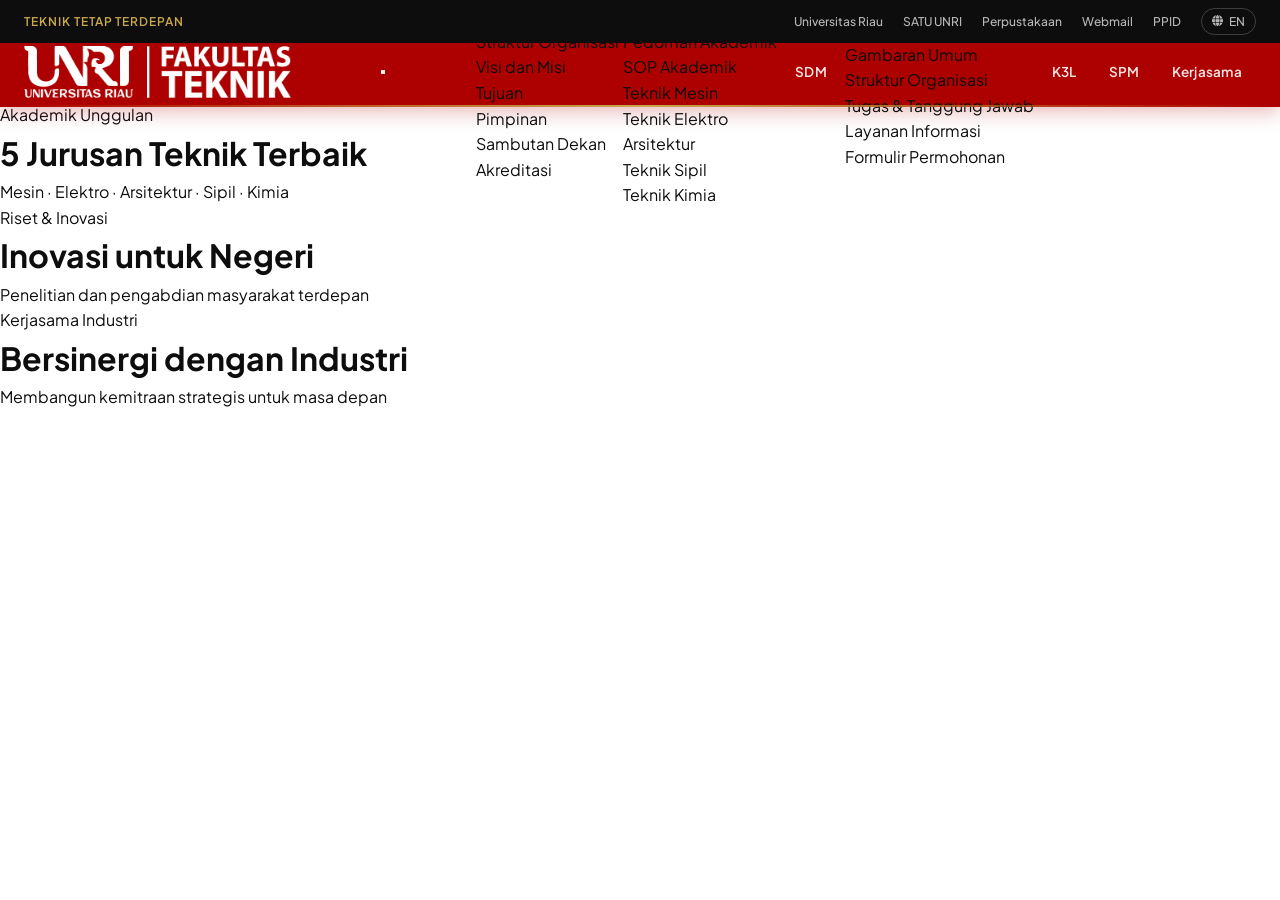
==== index.html @ 543decdb "ubah sesuatu" ====
<!DOCTYPE html>
<html lang="id">

<head>
    <meta charset="utf-8" />
    <meta http-equiv="X-UA-Compatible" content="IE=edge,chrome=1" />
    <title>Fakultas Teknik Universitas Riau</title>
    <meta name="viewport" content="width=device-width, initial-scale=1, shrink-to-fit=no">
    <meta name="description" content="Fakultas Teknik Universitas Riau - Teknik Tetap Terdepan">

    
    <link rel="preconnect" href="https://fonts.googleapis.com" crossorigin>
    <link rel="preconnect" href="https://fonts.gstatic.com" crossorigin>
    <link href="https://fonts.googleapis.com/css2?family=Plus+Jakarta+Sans:wght@400;500;600;700;800&family=DM+Serif+Display:ital@0;1&display=swap" rel="stylesheet">
    <link rel="stylesheet" href="https://cdnjs.cloudflare.com/ajax/libs/font-awesome/6.5.0/css/all.min.css" />
    <link rel="stylesheet" href="style.css">
</head>

<body>


    <div class="topbar">
        <div class="topbar-inner">
            <span class="topbar-tagline">Teknik Tetap Terdepan</span>
            <div class="topbar-links">
                <a href="https://www.unri.ac.id" class="hide-mobile">Universitas Riau</a>
                <a href="http://mahasiswa.unri.ac.id" class="hide-mobile">SATU UNRI</a>
                <a href="http://lib.unri.ac.id" class="hide-mobile">Perpustakaan</a>
                <a href="https://mail.unri.ac.id/" class="hide-mobile">Webmail</a>
                <a href="https://ppid.unri.ac.id/" class="hide-mobile">PPID</a>
                <a href="https://ft.unri.ac.id/language/en" class="topbar-lang">
                    <i class="fa-solid fa-globe" style="font-size:11px"></i>
                    EN
                </a>
            </div>
        </div>
    </div>

    <nav class="navbar">
        <div class="navbar-inner">
            <a href="/" class="navbar-brand">
                <img src="[data-uri]" alt="FT UNRI">
            </a>

            <button class="navbar-toggler" id="navToggle" aria-label="Toggle navigation">
                <span class="toggler-line"></span>
                <span class="toggler-line"></span>
                <span class="toggler-line"></span>
            </button>

            <ul class="navbar-menu" id="navbarMenu">
                <li class="nav-item has-dropdown">
                    <span class="nav-link">Profil</span>
                    <div class="dropdown-menu">
                        <div class="dropdown-item"><a href="https://ft.unri.ac.id/id/sejarah">Sejarah</a></div>
                        <div class="dropdown-item"><a href="https://ft.unri.ac.id/id/struktur-organisasi">Struktur Organisasi</a></div>
                        <div class="dropdown-item"><a href="https://ft.unri.ac.id/id/visi-misi">Visi dan Misi</a></div>
                        <div class="dropdown-item"><a href="https://ft.unri.ac.id/id/tujuan">Tujuan</a></div>
                        <div class="dropdown-item"><a href="https://ft.unri.ac.id/id/manajemen">Pimpinan</a></div>
                        <div class="dropdown-item"><a href="https://ft.unri.ac.id/id/kata-sambutan-dekan">Sambutan Dekan</a></div>
                        <div class="dropdown-item"><a href="https://ft.unri.ac.id/id/akreditasi">Akreditasi</a></div>
                    </div>
                </li>
                <li class="nav-item has-dropdown">
                    <span class="nav-link">Akademik</span>
                    <div class="dropdown-menu">
                        <div class="dropdown-item"><a href="https://ft.unri.ac.id/id/kalender-akademik">Kalender Akademik</a></div>
                        <div class="dropdown-item"><a href="https://ft.unri.ac.id/id/peraturan-terkait">Peraturan Terkait</a></div>
                        <div class="dropdown-item"><a href="https://ft.unri.ac.id/id/pedoman-akademik">Pedoman Akademik</a></div>
                        <div class="dropdown-item"><a href="https://ft.unri.ac.id/id/sop-akademik">SOP Akademik</a></div>
                        <div class="dropdown-item"><a href="https://mesin.ft.unri.ac.id">Teknik Mesin</a></div>
                        <div class="dropdown-item"><a href="https://ee.ft.unri.ac.id">Teknik Elektro</a></div>
                        <div class="dropdown-item"><a href="https://arsitektur.ft.unri.ac.id">Arsitektur</a></div>
                        <div class="dropdown-item"><a href="https://ce.ft.unri.ac.id">Teknik Sipil</a></div>
                        <div class="dropdown-item"><a href="https://che.ft.unri.ac.id">Teknik Kimia</a></div>
                    </div>
                </li>
                <li class="nav-item">
                    <a href="https://ft.unri.ac.id/id/dosen" class="nav-link">SDM</a>
                </li>

                <li class="nav-item has-dropdown">
                    <span class="nav-link">PPID</span>
                    <div class="dropdown-menu">
                        <div class="dropdown-item"><a href="https://ft.unri.ac.id/id/profil-ppid">Profil Singkat</a></div>
                        <div class="dropdown-item"><a href="https://ft.unri.ac.id/id/gambaran-umum">Gambaran Umum</a></div>
                        <div class="dropdown-item"><a href="https://ft.unri.ac.id/id/struktur-organisasi-ppid-ft">Struktur Organisasi</a></div>
                        <div class="dropdown-item"><a href="https://ft.unri.ac.id/id/tugas-dan-tanggung-jawab-ppid">Tugas & Tanggung Jawab</a></div>
                        <div class="dropdown-item"><a href="https://ft.unri.ac.id/id/layanan-informasi">Layanan Informasi</a></div>
                        <div class="dropdown-item"><a href="https://ft.unri.ac.id/id/formulir-permohonan-dan-keberatan">Formulir Permohonan</a></div>
                    </div>
                </li>
                <li class="nav-item">
                    <a href="https://ft.unri.ac.id/id/k3l" class="nav-link">K3L</a>
                </li>
                <li class="nav-item">
                    <a href="https://ft.unri.ac.id/id/penjaminan-mutu" class="nav-link">SPM</a>
                </li>
                <li class="nav-item">
                    <a href="https://ft.unri.ac.id/id/kerjasama" class="nav-link">Kerjasama</a>
                </li>
            </ul>
        </div>
    </nav>

    <main>

        <div class="hero-slider" id="heroSlider">
            <div class="slider-track" id="sliderTrack">
                <div class="slide active">
                    <div class="slide-bg" style="background-image: url('https://cms.unri.ac.id/uploaded_images/yeY68MqYJtJoC7jbsSex69TQ1IZ7MAJz9ECMt215.jpg')"></div>
                    <div class="slide-overlay"></div>
                    <div class="slide-content">
                        <div class="slide-content-inner">
                            <span class="slide-badge">Fakultas Teknik</span>
                            <h1 class="slide-title">Teknik Tetap Terdepan</h1>
                            <p class="slide-subtitle">Universitas Riau — Kampus Binawidya, Pekanbaru</p>
                        </div>
                    </div>
                </div>
                <div class="slide">
                    <div class="slide-bg" style="background-image: url('https://cms.unri.ac.id/uploaded_images/G2wRzbHlzdw84qIgrHSu8DcTc2gZmekpNWZtQ3Xx.jpg')"></div>
                    <div class="slide-overlay"></div>
                    <div class="slide-content">
                        <div class="slide-content-inner">
                            <span class="slide-badge">Akademik Unggulan</span>
                            <h1 class="slide-title">5 Jurusan Teknik Terbaik</h1>
                            <p class="slide-subtitle">Mesin · Elektro · Arsitektur · Sipil · Kimia</p>
                        </div>
                    </div>
                </div>
                <div class="slide">
                    <div class="slide-bg" style="background-image: url('https://cms.unri.ac.id/uploaded_images/s8TEvhrfqaKogoQ3qdMdXrYx8SFqbg6sG7Pg0PrY.jpg')"></div>
                    <div class="slide-overlay"></div>
                    <div class="slide-content">
                        <div class="slide-content-inner">
                            <span class="slide-badge">Riset & Inovasi</span>
                            <h1 class="slide-title">Inovasi untuk Negeri</h1>
                            <p class="slide-subtitle">Penelitian dan pengabdian masyarakat terdepan</p>
                        </div>
                    </div>
                </div>
                <div class="slide">
                    <div class="slide-bg" style="background-image: url('https://cms.unri.ac.id/uploaded_images/GYA3av2B1jt0gvCsBXzvdL7Jrc8vzOrs25ZYbvtl.jpg')"></div>
                    <div class="slide-overlay"></div>
                    <div class="slide-content">
                        <div class="slide-content-inner">
                            <span class="slide-badge">Kerjasama Industri</span>
                            <h1 class="slide-title">Bersinergi dengan Industri</h1>
                            <p class="slide-subtitle">Membangun kemitraan strategis untuk masa depan</p>
                        </div>
                    </div>
                </div>
            </div>
---- style.css ----
:root {
            --merah: #ad0000;
            --merah-gelap: #8a0000;
            --merah-muda: #d42020;
            --hitam: #0d0d0d;
            --abu-gelap: #1a1a1a;
            --abu: #4a4a4a;
            --abu-muda: #f5f5f5;
            --putih: #ffffff;
            --emas: #c9a84c;
            --emas-muda: #f0d080;
            --font-display: 'DM Serif Display', serif;
            --font-body: 'Plus Jakarta Sans', sans-serif;
            --shadow-sm: 0 2px 8px rgba(0,0,0,0.08);
            --shadow-md: 0 8px 30px rgba(0,0,0,0.12);
            --shadow-lg: 0 20px 60px rgba(0,0,0,0.18);
            --radius: 12px;
            --radius-lg: 20px;
            --transition: all 0.35s cubic-bezier(0.4, 0, 0.2, 1);
        }

        *, *::before, *::after {
            box-sizing: border-box;
            margin: 0;
            padding: 0;
        }

        html { scroll-behavior: smooth; }

        body {
            font-family: var(--font-body);
            color: var(--hitam);
            background: var(--putih);
            overflow-x: hidden;
            line-height: 1.6;
        }

        a { text-decoration: none; color: inherit; }
        ul { list-style: none; }
        img { max-width: 100%; display: block; }

        .topbar {
            background: var(--hitam);
            padding: 8px 0;
            position: fixed;
            top: 0;
            left: 0;
            right: 0;
            z-index: 1000;
        }

        .topbar-inner {
            max-width: 1400px;
            margin: 0 auto;
            padding: 0 24px;
            display: flex;
            align-items: center;
            justify-content: space-between;
        }

        .topbar-tagline {
            font-size: 12px;
            color: var(--emas);
            font-weight: 600;
            letter-spacing: 0.08em;
            text-transform: uppercase;
        }

        .topbar-links {
            display: flex;
            gap: 20px;
            align-items: center;
        }

        .topbar-links a {
            font-size: 12px;
            color: rgba(255,255,255,0.7);
            transition: var(--transition);
            font-weight: 500;
        }

        .topbar-links a:hover { color: var(--emas); }

        .topbar-lang {
            display: flex;
            align-items: center;
            gap: 6px;
            padding: 3px 10px;
            border: 1px solid rgba(255,255,255,0.2);
            border-radius: 20px;
            color: rgba(255,255,255,0.7);
            font-size: 12px;
            transition: var(--transition);
        }

        .topbar-lang:hover {
            border-color: var(--emas);
            color: var(--emas);
        }

        .navbar {
            background: var(--merah);
            position: fixed;
            top: 37px;
            left: 0;
            right: 0;
            z-index: 999;
            box-shadow: 0 4px 20px rgba(173,0,0,0.3);
        }

        .navbar::after {
            content: '';
            position: absolute;
            bottom: 0;
            left: 0;
            right: 0;
            height: 2px;
            background: linear-gradient(90deg, transparent, var(--emas), transparent);
        }

        .navbar-inner {
            max-width: 1400px;
            margin: 0 auto;
            padding: 0 24px;
            display: flex;
            align-items: center;
            justify-content: space-between;
            height: 70px;
        }

        .navbar-brand img {
            height: 52px;
            width: auto;
            transition: var(--transition);
            filter: brightness(1.1);
        }

        .navbar-brand:hover img { transform: scale(1.03); }

        .navbar-menu {
            display: flex;
            align-items: center;
            gap: 4px;
        }

        .nav-item {
            position: relative;
        }

        .nav-link {
            display: flex;
            align-items: center;
            gap: 5px;
            padding: 10px 14px;
            color: rgba(255,255,255,0.9);
            font-size: 13.5px;
            font-weight: 600;
            letter-spacing: 0.02em;
            border-radius: 8px;
            transition: var(--transition);
            cursor: pointer;
            white-space: nowrap;
        }

        .nav-link:hover,
        .nav-item:hover > .nav-link {
            color: var(--putih);
            background: rgba(255,255,255,0.15);
        }

        .nav-item.has-dropdown > .nav-link::after {
            content: '';
            width: 0;
            height: 0;
            border-left: 4px solid transparent;
            border-right: 4px solid transparent;
            border-top: 5px solid currentColor;
            opacity: 0.7;
            transition: var(--transition);
        }

        .nav-item:hover > .nav-link::after {
            transform: rotate(180deg);
            opacity: 1;
        }
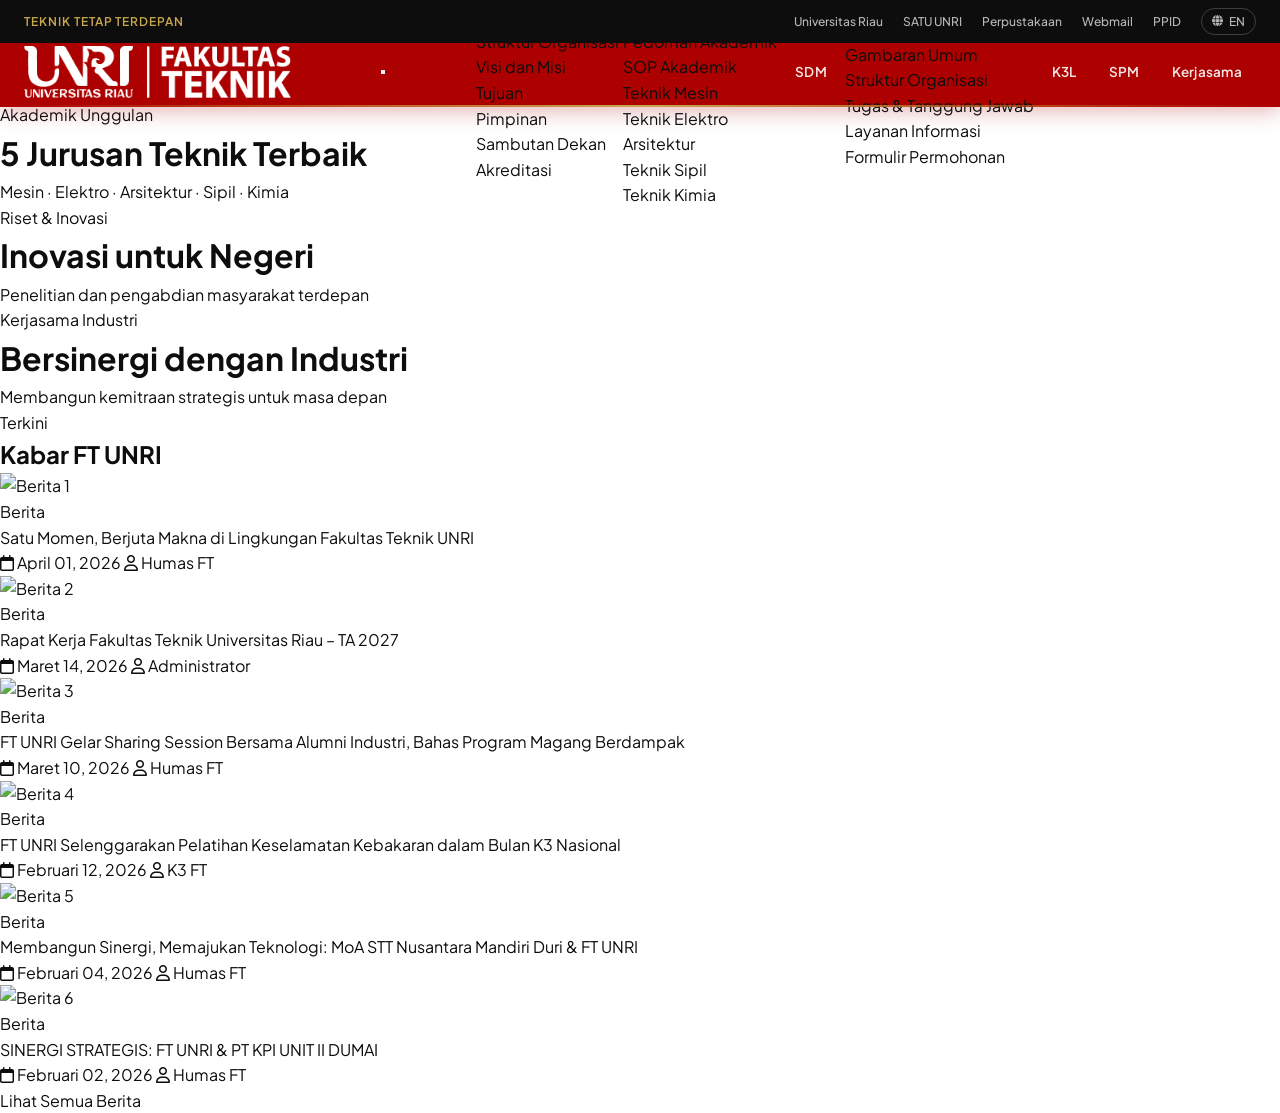
==== commit ab987315: "tambah berita" ====
--- a/index.html
+++ b/index.html
@@ -153,5 +153,102 @@
                 </div>
             </div>
 
+        <section class="section-berita">
+            <div class="container">
+                <div class="section-header">
+                    <span class="section-eyebrow">Terkini</span>
+                    <h2 class="section-title">Kabar <span>FT UNRI</span></h2>
+                </div>
+
+                <div class="berita-grid">
+                    <a href="https://ft.unri.ac.id/id/berita/satu-momen-berjuta-makna-di-lingkungan-fakultas-teknik-unri" class="berita-card fade-up">
+                        <div class="berita-img-wrap">
+                            <img src="https://is3.cloudhost.id/cms-unri/ft.unri.ac.id/media/22760/conversions/e9PWpqXjSml6lYO7BxjmW55OdLF956YWqhre4lC6-thumbBerita.jpg" alt="Berita 1" loading="lazy">
+                            <span class="berita-kategori">Berita</span>
+                        </div>
+                        <div class="berita-body">
+                            <div class="berita-title">Satu Momen, Berjuta Makna di Lingkungan Fakultas Teknik UNRI</div>
+                            <div class="berita-meta">
+                                <span class="berita-date"><i class="fa-regular fa-calendar"></i> April 01, 2026</span>
+                                <span class="berita-author"><i class="fa-regular fa-user"></i> Humas FT</span>
+                            </div>
+                        </div>
+                    </a>
+
+                    <a href="https://ft.unri.ac.id/id/berita/rapat-kerja-fakultas-teknik-universitas-riau-ta-2027" class="berita-card fade-up">
+                        <div class="berita-img-wrap">
+                            <img src="https://is3.cloudhost.id/cms-unri/ft.unri.ac.id/media/22569/conversions/fr8f6qKdk5Jz0PVgEJ3AwZvRr9TKDziyxUBPnJec-thumbBerita.jpg" alt="Berita 2" loading="lazy">
+                            <span class="berita-kategori">Berita</span>
+                        </div>
+                        <div class="berita-body">
+                            <div class="berita-title">Rapat Kerja Fakultas Teknik Universitas Riau – TA 2027</div>
+                            <div class="berita-meta">
+                                <span class="berita-date"><i class="fa-regular fa-calendar"></i> Maret 14, 2026</span>
+                                <span class="berita-author"><i class="fa-regular fa-user"></i> Administrator</span>
+                            </div>
+                        </div>
+                    </a>
+
+                    <a href="https://ft.unri.ac.id/id/berita/fakultas-teknik-universitas-riau-gelar-sharing-session-bersama-alumni-industri-bahas-program-magang-berdampak" class="berita-card fade-up">
+                        <div class="berita-img-wrap">
+                            <img src="https://is3.cloudhost.id/cms-unri/ft.unri.ac.id/media/22392/conversions/p937CDW6XABWpgk82sNOGMYGWa6GhWjHpNvmHtK8-thumbBerita.jpg" alt="Berita 3" loading="lazy">
+                            <span class="berita-kategori">Berita</span>
+                        </div>
+                        <div class="berita-body">
+                            <div class="berita-title">FT UNRI Gelar Sharing Session Bersama Alumni Industri, Bahas Program Magang Berdampak</div>
+                            <div class="berita-meta">
+                                <span class="berita-date"><i class="fa-regular fa-calendar"></i> Maret 10, 2026</span>
+                                <span class="berita-author"><i class="fa-regular fa-user"></i> Humas FT</span>
+                            </div>
+                        </div>
+                    </a>
+
+                    <a href="https://ft.unri.ac.id/id/berita/dalam-rangka-memperingati-bulan-k3-nasional-ft-unri-menyelenggarakan-kegiatan-pelatihan-keselamatan-kebakaran" class="berita-card fade-up">
+                        <div class="berita-img-wrap">
+                            <img src="https://is3.cloudhost.id/cms-unri/ft.unri.ac.id/media/21493/conversions/osXR6b2oxHrxRdDIT2V6irxUkNhtnStHD65Wnp0x-thumbBerita.jpg" alt="Berita 4" loading="lazy">
+                            <span class="berita-kategori">Berita</span>
+                        </div>
+                        <div class="berita-body">
+                            <div class="berita-title">FT UNRI Selenggarakan Pelatihan Keselamatan Kebakaran dalam Bulan K3 Nasional</div>
+                            <div class="berita-meta">
+                                <span class="berita-date"><i class="fa-regular fa-calendar"></i> Februari 12, 2026</span>
+                                <span class="berita-author"><i class="fa-regular fa-user"></i> K3 FT</span>
+                            </div>
+                        </div>
+                    </a>
+
+                    <a href="https://ft.unri.ac.id/id/berita/membangun-sinergi-memajukan-teknologi-moa-stt-nusantara-mandiri-duri-ft-universitas-riau" class="berita-card fade-up">
+                        <div class="berita-img-wrap">
+                            <img src="https://is3.cloudhost.id/cms-unri/ft.unri.ac.id/media/21215/conversions/wEq5yxSqrbz3xXzA2nbH8y8nUskX9O2TiDG8xeBs-thumbBerita.jpg" alt="Berita 5" loading="lazy">
+                            <span class="berita-kategori">Berita</span>
+                        </div>
+                        <div class="berita-body">
+                            <div class="berita-title">Membangun Sinergi, Memajukan Teknologi: MoA STT Nusantara Mandiri Duri & FT UNRI</div>
+                            <div class="berita-meta">
+                                <span class="berita-date"><i class="fa-regular fa-calendar"></i> Februari 04, 2026</span>
+                                <span class="berita-author"><i class="fa-regular fa-user"></i> Humas FT</span>
+                            </div>
+                        </div>
+                    </a>
+
+                    <a href="https://ft.unri.ac.id/id/berita/sinergi-strategis-ft-unri-and-pt-kpi-unit-ii-dumai" class="berita-card fade-up">
+                        <div class="berita-img-wrap">
+                            <img src="https://is3.cloudhost.id/cms-unri/ft.unri.ac.id/media/21114/conversions/1N4X0tEx54Aatkf7Y4unJPCdMga9INU7uUrIRdnT-thumbBerita.jpg" alt="Berita 6" loading="lazy">
+                            <span class="berita-kategori">Berita</span>
+                        </div>
+                        <div class="berita-body">
+                            <div class="berita-title">SINERGI STRATEGIS: FT UNRI & PT KPI UNIT II DUMAI</div>
+                            <div class="berita-meta">
+                                <span class="berita-date"><i class="fa-regular fa-calendar"></i> Februari 02, 2026</span>
+                                <span class="berita-author"><i class="fa-regular fa-user"></i> Humas FT</span>
+                            </div>
+                        </div>
+                    </a>
+                </div>
+
+                <a href="/berita" class="btn-berita">Lihat Semua Berita</a>
+            </div>
+        </section>
+
    
 
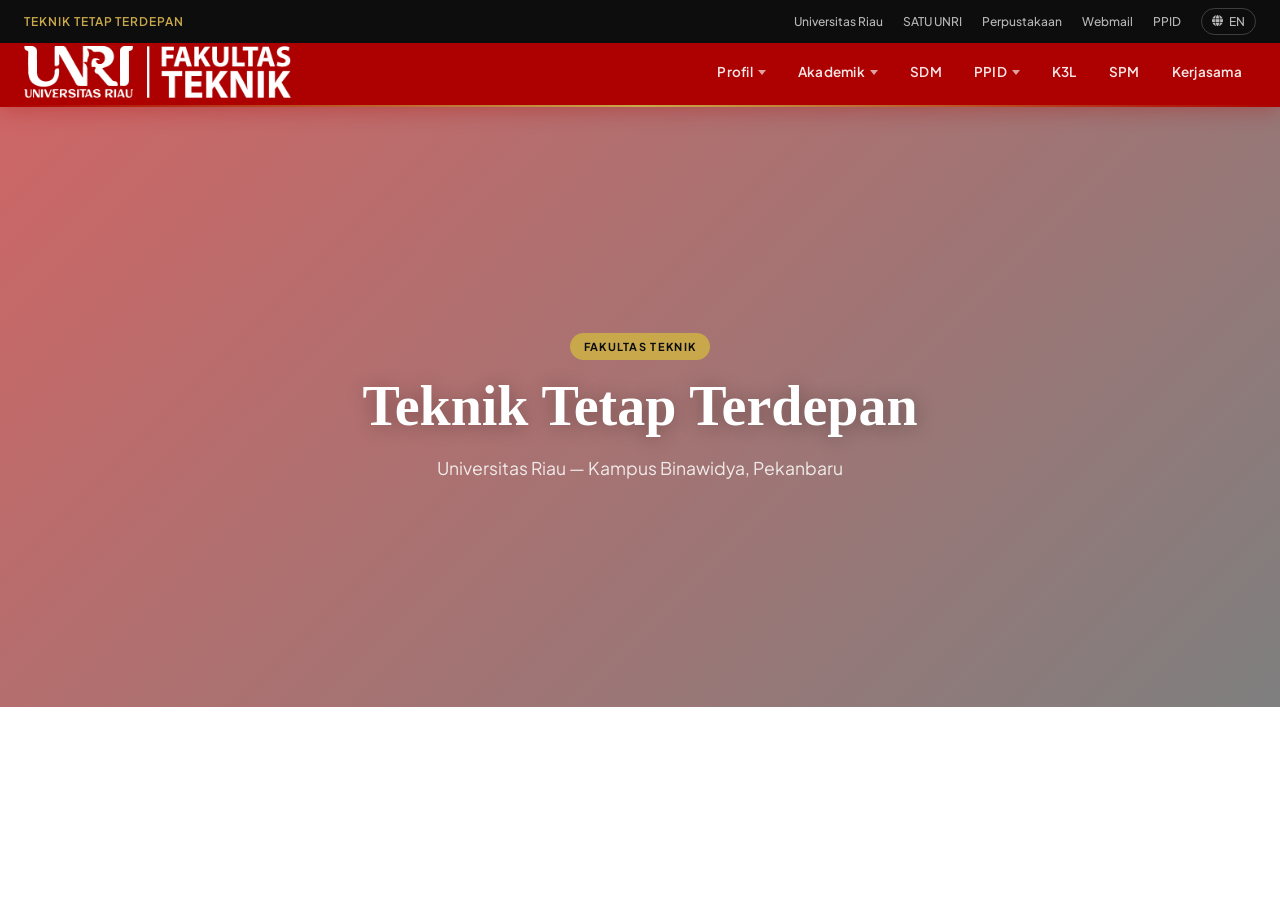
==== commit 6505ccdc: "tambah pengumuman  banner" ====
--- a/index.html
+++ b/index.html
@@ -250,5 +250,17 @@
             </div>
         </section>
 
+        <div class="pengumuman-banner">
+            <div class="container">
+                <div class="pengumuman-inner">
+                    <span class="pengumuman-label">Pengumuman</span>
+                    <div class="pengumuman-imgs">
+                        <img src="https://is3.cloudhost.id/cms-unri/ft.unri.ac.id/2026/Files_2026_lp-panrb-2_1773401123_69b3f423e0b8e.png" alt="Pengumuman 1" loading="lazy">
+                        <img src="https://is3.cloudhost.id/cms-unri/ft.unri.ac.id/2026/Files_2026_aduanitjen3_1773400961_69b3f38128fe7.png" alt="Pengumuman 2" loading="lazy">
+                    </div>
+                </div>
+            </div>
+        </div>
+
    
 
--- a/style.css
+++ b/style.css
@@ -1,186 +1,362 @@
 :root {
-            --merah: #ad0000;
-            --merah-gelap: #8a0000;
-            --merah-muda: #d42020;
-            --hitam: #0d0d0d;
-            --abu-gelap: #1a1a1a;
-            --abu: #4a4a4a;
-            --abu-muda: #f5f5f5;
-            --putih: #ffffff;
-            --emas: #c9a84c;
-            --emas-muda: #f0d080;
-            --font-display: 'DM Serif Display', serif;
-            --font-body: 'Plus Jakarta Sans', sans-serif;
-            --shadow-sm: 0 2px 8px rgba(0,0,0,0.08);
-            --shadow-md: 0 8px 30px rgba(0,0,0,0.12);
-            --shadow-lg: 0 20px 60px rgba(0,0,0,0.18);
-            --radius: 12px;
-            --radius-lg: 20px;
-            --transition: all 0.35s cubic-bezier(0.4, 0, 0.2, 1);
-        }
-
-        *, *::before, *::after {
-            box-sizing: border-box;
-            margin: 0;
-            padding: 0;
-        }
-
-        html { scroll-behavior: smooth; }
-
-        body {
-            font-family: var(--font-body);
-            color: var(--hitam);
-            background: var(--putih);
-            overflow-x: hidden;
-            line-height: 1.6;
-        }
-
-        a { text-decoration: none; color: inherit; }
-        ul { list-style: none; }
-        img { max-width: 100%; display: block; }
-
-        .topbar {
-            background: var(--hitam);
-            padding: 8px 0;
-            position: fixed;
-            top: 0;
-            left: 0;
-            right: 0;
-            z-index: 1000;
-        }
-
-        .topbar-inner {
-            max-width: 1400px;
-            margin: 0 auto;
-            padding: 0 24px;
-            display: flex;
-            align-items: center;
-            justify-content: space-between;
-        }
-
-        .topbar-tagline {
-            font-size: 12px;
-            color: var(--emas);
-            font-weight: 600;
-            letter-spacing: 0.08em;
-            text-transform: uppercase;
-        }
-
-        .topbar-links {
-            display: flex;
-            gap: 20px;
-            align-items: center;
-        }
-
-        .topbar-links a {
-            font-size: 12px;
-            color: rgba(255,255,255,0.7);
-            transition: var(--transition);
-            font-weight: 500;
-        }
-
-        .topbar-links a:hover { color: var(--emas); }
-
-        .topbar-lang {
-            display: flex;
-            align-items: center;
-            gap: 6px;
-            padding: 3px 10px;
-            border: 1px solid rgba(255,255,255,0.2);
-            border-radius: 20px;
-            color: rgba(255,255,255,0.7);
-            font-size: 12px;
-            transition: var(--transition);
-        }
-
-        .topbar-lang:hover {
-            border-color: var(--emas);
-            color: var(--emas);
-        }
-
-        .navbar {
-            background: var(--merah);
-            position: fixed;
-            top: 37px;
-            left: 0;
-            right: 0;
-            z-index: 999;
-            box-shadow: 0 4px 20px rgba(173,0,0,0.3);
-        }
-
-        .navbar::after {
-            content: '';
-            position: absolute;
-            bottom: 0;
-            left: 0;
-            right: 0;
-            height: 2px;
-            background: linear-gradient(90deg, transparent, var(--emas), transparent);
-        }
-
-        .navbar-inner {
-            max-width: 1400px;
-            margin: 0 auto;
-            padding: 0 24px;
-            display: flex;
-            align-items: center;
-            justify-content: space-between;
-            height: 70px;
-        }
-
-        .navbar-brand img {
-            height: 52px;
-            width: auto;
-            transition: var(--transition);
-            filter: brightness(1.1);
-        }
-
-        .navbar-brand:hover img { transform: scale(1.03); }
-
-        .navbar-menu {
-            display: flex;
-            align-items: center;
-            gap: 4px;
-        }
-
-        .nav-item {
-            position: relative;
-        }
-
-        .nav-link {
-            display: flex;
-            align-items: center;
-            gap: 5px;
-            padding: 10px 14px;
-            color: rgba(255,255,255,0.9);
-            font-size: 13.5px;
-            font-weight: 600;
-            letter-spacing: 0.02em;
-            border-radius: 8px;
-            transition: var(--transition);
-            cursor: pointer;
-            white-space: nowrap;
-        }
-
-        .nav-link:hover,
-        .nav-item:hover > .nav-link {
-            color: var(--putih);
-            background: rgba(255,255,255,0.15);
-        }
-
-        .nav-item.has-dropdown > .nav-link::after {
-            content: '';
-            width: 0;
-            height: 0;
-            border-left: 4px solid transparent;
-            border-right: 4px solid transparent;
-            border-top: 5px solid currentColor;
-            opacity: 0.7;
-            transition: var(--transition);
-        }
-
-        .nav-item:hover > .nav-link::after {
-            transform: rotate(180deg);
-            opacity: 1;
-        }
-
+    --merah: #ad0000;
+    --merah-gelap: #8a0000;
+    --merah-muda: #d42020;
+    --hitam: #0d0d0d;
+    --abu-gelap: #1a1a1a;
+    --abu: #4a4a4a;
+    --abu-muda: #f5f5f5;
+    --putih: #ffffff;
+    --emas: #c9a84c;
+    --emas-muda: #f0d080;
+    --font-display: 'DM Serif Display', serif;
+    --font-body: 'Plus Jakarta Sans', sans-serif;
+    --shadow-sm: 0 2px 8px rgba(0, 0, 0, 0.08);
+    --shadow-md: 0 8px 30px rgba(0, 0, 0, 0.12);
+    --shadow-lg: 0 20px 60px rgba(0, 0, 0, 0.18);
+    --radius: 12px;
+    --radius-lg: 20px;
+    --transition: all 0.35s cubic-bezier(0.4, 0, 0.2, 1);
+}
+
+*,
+*::before,
+*::after {
+    box-sizing: border-box;
+    margin: 0;
+    padding: 0;
+}
+
+html {
+    scroll-behavior: smooth;
+}
+
+body {
+    font-family: var(--font-body);
+    color: var(--hitam);
+    background: var(--putih);
+    overflow-x: hidden;
+    line-height: 1.6;
+}
+
+a {
+    text-decoration: none;
+    color: inherit;
+}
+
+ul {
+    list-style: none;
+}
+
+img {
+    max-width: 100%;
+    display: block;
+}
+
+.topbar {
+    background: var(--hitam);
+    padding: 8px 0;
+    position: fixed;
+    top: 0;
+    left: 0;
+    right: 0;
+    z-index: 1000;
+}
+
+.topbar-inner {
+    max-width: 1400px;
+    margin: 0 auto;
+    padding: 0 24px;
+    display: flex;
+    align-items: center;
+    justify-content: space-between;
+}
+
+.topbar-tagline {
+    font-size: 12px;
+    color: var(--emas);
+    font-weight: 600;
+    letter-spacing: 0.08em;
+    text-transform: uppercase;
+}
+
+.topbar-links {
+    display: flex;
+    gap: 20px;
+    align-items: center;
+}
+
+.topbar-links a {
+    font-size: 12px;
+    color: rgba(255, 255, 255, 0.7);
+    transition: var(--transition);
+    font-weight: 500;
+}
+
+.topbar-links a:hover {
+    color: var(--emas);
+}
+
+.topbar-lang {
+    display: flex;
+    align-items: center;
+    gap: 6px;
+    padding: 3px 10px;
+    border: 1px solid rgba(255, 255, 255, 0.2);
+    border-radius: 20px;
+    color: rgba(255, 255, 255, 0.7);
+    font-size: 12px;
+    transition: var(--transition);
+}
+
+.topbar-lang:hover {
+    border-color: var(--emas);
+    color: var(--emas);
+}
+
+.navbar {
+    background: var(--merah);
+    position: fixed;
+    top: 37px;
+    left: 0;
+    right: 0;
+    z-index: 999;
+    box-shadow: 0 4px 20px rgba(173, 0, 0, 0.3);
+}
+
+.navbar::after {
+    content: '';
+    position: absolute;
+    bottom: 0;
+    left: 0;
+    right: 0;
+    height: 2px;
+    background: linear-gradient(90deg, transparent, var(--emas), transparent);
+}
+
+.navbar-inner {
+    max-width: 1400px;
+    margin: 0 auto;
+    padding: 0 24px;
+    display: flex;
+    align-items: center;
+    justify-content: space-between;
+    height: 70px;
+}
+
+.navbar-brand img {
+    height: 52px;
+    width: auto;
+    transition: var(--transition);
+    filter: brightness(1.1);
+}
+
+.navbar-brand:hover img {
+    transform: scale(1.03);
+}
+
+.navbar-menu {
+    display: flex;
+    align-items: center;
+    gap: 4px;
+}
+
+.nav-item {
+    position: relative;
+}
+
+.nav-link {
+    display: flex;
+    align-items: center;
+    gap: 5px;
+    padding: 10px 14px;
+    color: rgba(255, 255, 255, 0.9);
+    font-size: 13.5px;
+    font-weight: 600;
+    letter-spacing: 0.02em;
+    border-radius: 8px;
+    transition: var(--transition);
+    cursor: pointer;
+    white-space: nowrap;
+}
+
+.nav-link:hover,
+.nav-item:hover>.nav-link {
+    color: var(--putih);
+    background: rgba(255, 255, 255, 0.15);
+}
+
+.nav-item.has-dropdown>.nav-link::after {
+    content: '';
+    width: 0;
+    height: 0;
+    border-left: 4px solid transparent;
+    border-right: 4px solid transparent;
+    border-top: 5px solid currentColor;
+    opacity: 0.7;
+    transition: var(--transition);
+}
+
+.nav-item:hover>.nav-link::after {
+    transform: rotate(180deg);
+    opacity: 1;
+}
+
+.dropdown-menu {
+    position: absolute;
+    top: calc(100% + 8px);
+    left: 0;
+    background: var(--putih);
+    border-radius: var(--radius);
+    box-shadow: var(--shadow-lg);
+    min-width: 240px;
+    opacity: 0;
+    visibility: hidden;
+    transform: translateY(-8px);
+    transition: var(--transition);
+    overflow: hidden;
+    border: 1px solid rgba(0, 0, 0, 0.06);
+}
+
+.nav-item:hover .dropdown-menu {
+    opacity: 1;
+    visibility: visible;
+    transform: translateY(0);
+}
+
+.dropdown-item {
+    border-bottom: 1px solid rgba(0, 0, 0, 0.06);
+}
+
+.dropdown-item:last-child {
+    border-bottom: none;
+}
+
+.dropdown-item a {
+    display: flex;
+    align-items: center;
+    padding: 11px 18px;
+    font-size: 13.5px;
+    color: var(--abu);
+    font-weight: 500;
+    transition: var(--transition);
+}
+
+.dropdown-item a::before {
+    content: '';
+    width: 0;
+    height: 2px;
+    background: var(--merah);
+    margin-right: 0;
+    transition: var(--transition);
+    border-radius: 2px;
+}
+
+.dropdown-item a:hover {
+    color: var(--merah);
+    background: rgba(173, 0, 0, 0.04);
+    padding-left: 22px;
+}
+
+.dropdown-item a:hover::before {
+    width: 12px;
+    margin-right: 8px;
+}
+
+.navbar-toggler {
+    display: none;
+    flex-direction: column;
+    gap: 5px;
+    padding: 8px;
+    background: none;
+    border: none;
+    cursor: pointer;
+}
+
+.toggler-line {
+    width: 24px;
+    height: 2px;
+    background: var(--putih);
+    border-radius: 2px;
+    transition: var(--transition);
+}
+
+.hero-slider {
+    margin-top: 107px;
+    position: relative;
+    height: 600px;
+    overflow: hidden;
+}
+
+.slider-track {
+    display: flex;
+    height: 100%;
+    transition: transform 0.8s cubic-bezier(0.77, 0, 0.175, 1);
+}
+
+.slide {
+    min-width: 100%;
+    height: 100%;
+    position: relative;
+}
+
+.slide-bg {
+    position: absolute;
+    inset: 0;
+    background-size: cover;
+    background-position: center;
+    transform: scale(1.05);
+    transition: transform 8s ease;
+}
+
+.slide.active .slide-bg {
+    transform: scale(1);
+}
+
+.slide-overlay {
+    position: absolute;
+    inset: 0;
+    background: linear-gradient(135deg, rgba(173, 0, 0, 0.6) 0%, rgba(0, 0, 0, 0.5) 100%);
+}
+
+.slide-content {
+    position: absolute;
+    inset: 0;
+    display: flex;
+    align-items: center;
+    justify-content: center;
+    text-align: center;
+    color: var(--putih);
+}
+
+.slide-content-inner {
+    max-width: 700px;
+    padding: 0 24px;
+}
+
+.slide-badge {
+    display: inline-block;
+    background: var(--emas);
+    color: var(--hitam);
+    font-size: 11px;
+    font-weight: 700;
+    letter-spacing: 0.12em;
+    text-transform: uppercase;
+    padding: 5px 14px;
+    border-radius: 20px;
+    margin-bottom: 16px;
+}
+
+.slide-title {
+    font-family: var(--font-display);
+    font-size: clamp(2.2rem, 5vw, 3.5rem);
+    line-height: 1.1;
+    margin-bottom: 16px;
+    text-shadow: 0 2px 20px rgba(0, 0, 0, 0.3);
+}
+
+.slide-subtitle {
+    font-size: 1.1rem;
+    opacity: 0.85;
+    font-weight: 400;
+}
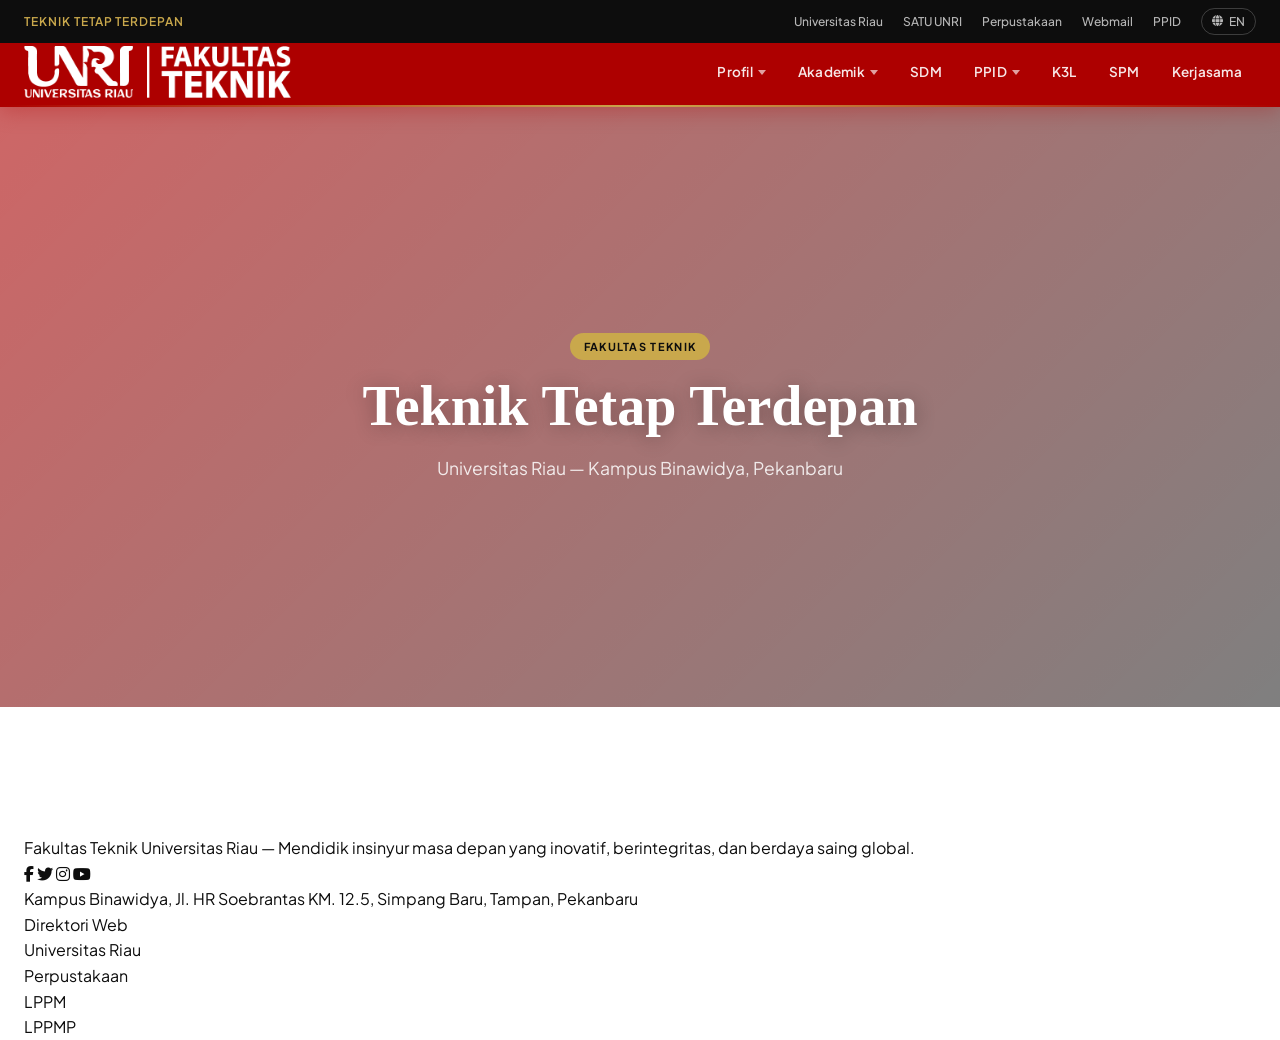
==== commit ade0ea80: "tambah html footer dan direktori" ====
--- a/index.html
+++ b/index.html
@@ -262,5 +262,57 @@
             </div>
         </div>
 
+        <section class="section-mitra">
+            <div class="container">
+                <div class="section-header">
+                    <span class="section-eyebrow">Kolaborasi</span>
+                    <h2 class="section-title">Mitra <span>Strategis</span></h2>
+                </div>
+            </div>
+            <div class="mitra-slider-wrap">
+                <div class="mitra-track" id="mitraTrack">
+                    <div class="mitra-item"><img src="https://cms.unri.ac.id/uploaded_images/Q58xSYWTHIlcPybI0dL2CSlfCIwOMY33zXqNFejL.png" alt="Mitra 1"></div>
+                    <div class="mitra-item"><img src="https://cms.unri.ac.id/uploaded_images/efazyUV26KHuawBEms1sdgIvdqgTvFEkmCiv2w02.png" alt="Mitra 2"></div>
+                    <div class="mitra-item"><img src="https://cms.unri.ac.id/uploaded_images/6zMMtVcMwhVRi61ugxroWIGkKVO6MA9W85q7f5sR.png" alt="Mitra 3"></div>
+                    <div class="mitra-item"><img src="https://cms.unri.ac.id/uploaded_images/A605yzI1dAKL6CLQp09PNypU4vj4Z5wanSmXxAfl.png" alt="Mitra 4"></div>
+                    <div class="mitra-item"><img src="https://cms.unri.ac.id/uploaded_images/mBi35Dhy2MgKVFMb1b6FpZSkBycT1ELppImbLZ2w.png" alt="Mitra 5"></div>
+                    <!-- Duplicate for infinite loop -->
+                    <div class="mitra-item"><img src="https://cms.unri.ac.id/uploaded_images/Q58xSYWTHIlcPybI0dL2CSlfCIwOMY33zXqNFejL.png" alt="Mitra 1"></div>
+                    <div class="mitra-item"><img src="https://cms.unri.ac.id/uploaded_images/efazyUV26KHuawBEms1sdgIvdqgTvFEkmCiv2w02.png" alt="Mitra 2"></div>
+                    <div class="mitra-item"><img src="https://cms.unri.ac.id/uploaded_images/6zMMtVcMwhVRi61ugxroWIGkKVO6MA9W85q7f5sR.png" alt="Mitra 3"></div>
+                    <div class="mitra-item"><img src="https://cms.unri.ac.id/uploaded_images/A605yzI1dAKL6CLQp09PNypU4vj4Z5wanSmXxAfl.png" alt="Mitra 4"></div>
+                    <div class="mitra-item"><img src="https://cms.unri.ac.id/uploaded_images/mBi35Dhy2MgKVFMb1b6FpZSkBycT1ELppImbLZ2w.png" alt="Mitra 5"></div>
+                </div>
+            </div>
+        </section>
+
+        </main>
+
+    <footer class="footer">
+        <div class="container">
+            <div class="footer-grid">
+                <!-- Brand -->
+                <div class="footer-brand">
+                    <img src="[data-uri]" alt="FT UNRI">
+                    <p class="footer-desc">Fakultas Teknik Universitas Riau — Mendidik insinyur masa depan yang inovatif, berintegritas, dan berdaya saing global.</p>
+                    <div class="footer-socials">
+                        <a href="#" class="social-link"><i class="fab fa-facebook-f"></i></a>
+                        <a href="#" class="social-link"><i class="fab fa-twitter"></i></a>
+                        <a href="https://www.instagram.com/teknik_unri" class="social-link" target="_blank"><i class="fab fa-instagram"></i></a>
+                        <a href="#" class="social-link"><i class="fab fa-youtube"></i></a>
+                    </div>
+                    <p class="footer-alamat">Kampus Binawidya, Jl. HR Soebrantas KM. 12.5, Simpang Baru, Tampan, Pekanbaru</p>
+                </div>
+
+                <div>
+                    <span class="footer-col-title">Direktori Web</span>
+                    <ul class="footer-links">
+                        <li><a href="https://unri.ac.id/" target="_blank">Universitas Riau</a></li>
+                        <li><a href="https://lib.unri.ac.id/" target="_blank">Perpustakaan</a></li>
+                        <li><a href="https://lppm.unri.ac.id/" target="_blank">LPPM</a></li>
+                        <li><a href="https://lppmp.unri.ac.id/" target="_blank">LPPMP</a></li>
+                    </ul>
+                </div>
+
    
 
--- a/style.css
+++ b/style.css
@@ -359,4 +359,374 @@
     font-size: 1.1rem;
     opacity: 0.85;
     font-weight: 400;
-}+}
+
+.slider-dots {
+    position: absolute;
+    bottom: 24px;
+    left: 50%;
+    transform: translateX(-50%);
+    display: flex;
+    gap: 8px;
+    z-index: 10;
+}
+
+.dot {
+    width: 8px;
+    height: 8px;
+    border-radius: 4px;
+    background: rgba(255, 255, 255, 0.5);
+    cursor: pointer;
+    transition: var(--transition);
+    border: none;
+}
+
+.dot.active {
+    width: 28px;
+    background: var(--emas);
+}
+
+.slider-arrow {
+    position: absolute;
+    top: 50%;
+    transform: translateY(-50%);
+    width: 44px;
+    height: 44px;
+    border-radius: 50%;
+    background: rgba(255, 255, 255, 0.15);
+    backdrop-filter: blur(6px);
+    border: 1px solid rgba(255, 255, 255, 0.3);
+    color: var(--putih);
+    display: flex;
+    align-items: center;
+    justify-content: center;
+    cursor: pointer;
+    z-index: 10;
+    transition: var(--transition);
+}
+
+.slider-arrow:hover {
+    background: var(--merah);
+    border-color: var(--merah);
+}
+
+.slider-prev {
+    left: 20px;
+}
+
+.slider-next {
+    right: 20px;
+}
+
+.section-header {
+    text-align: center;
+    margin-bottom: 48px;
+}
+
+.section-eyebrow {
+    display: inline-block;
+    font-size: 11px;
+    font-weight: 700;
+    letter-spacing: 0.14em;
+    text-transform: uppercase;
+    color: var(--merah);
+    margin-bottom: 10px;
+    position: relative;
+    padding: 0 20px;
+}
+
+.section-eyebrow::before,
+.section-eyebrow::after {
+    content: '';
+    position: absolute;
+    top: 50%;
+    width: 16px;
+    height: 1px;
+    background: var(--merah);
+}
+
+.section-eyebrow::before {
+    right: 0;
+}
+
+.section-eyebrow::after {
+    left: 0;
+}
+
+.section-title {
+    font-family: var(--font-display);
+    font-size: clamp(1.8rem, 3.5vw, 2.6rem);
+    line-height: 1.2;
+    color: var(--hitam);
+}
+
+.section-title span {
+    color: var(--merah);
+    font-style: italic;
+}
+
+.section-berita {
+    padding: 80px 0 60px;
+}
+
+.container {
+    max-width: 1400px;
+    margin: 0 auto;
+    padding: 0 24px;
+}
+
+.berita-grid {
+    display: grid;
+    grid-template-columns: repeat(3, 1fr);
+    gap: 28px;
+    margin-bottom: 40px;
+}
+
+.berita-card {
+    background: var(--putih);
+    border-radius: var(--radius-lg);
+    overflow: hidden;
+    box-shadow: var(--shadow-sm);
+    border: 1px solid rgba(0, 0, 0, 0.06);
+    transition: var(--transition);
+    position: relative;
+}
+
+.berita-card:hover {
+    transform: translateY(-6px);
+    box-shadow: var(--shadow-lg);
+    border-color: rgba(173, 0, 0, 0.1);
+}
+
+.berita-img-wrap {
+    position: relative;
+    overflow: hidden;
+    height: 220px;
+}
+
+.berita-img-wrap img {
+    width: 100%;
+    height: 100%;
+    object-fit: cover;
+    transition: transform 0.6s ease;
+}
+
+.berita-card:hover .berita-img-wrap img {
+    transform: scale(1.06);
+}
+
+.berita-kategori {
+    position: absolute;
+    top: 14px;
+    left: 14px;
+    background: var(--merah);
+    color: var(--putih);
+    font-size: 10px;
+    font-weight: 700;
+    letter-spacing: 0.1em;
+    text-transform: uppercase;
+    padding: 4px 12px;
+    border-radius: 20px;
+}
+
+.berita-body {
+    padding: 22px;
+}
+
+.berita-title {
+    font-size: 15.5px;
+    font-weight: 700;
+    line-height: 1.5;
+    color: var(--hitam);
+    margin-bottom: 14px;
+    display: -webkit-box;
+    -webkit-line-clamp: 2;
+    -webkit-box-orient: vertical;
+    overflow: hidden;
+    transition: color 0.2s;
+}
+
+.berita-card:hover .berita-title {
+    color: var(--merah);
+}
+
+.berita-meta {
+    display: flex;
+    align-items: center;
+    gap: 12px;
+    font-size: 12px;
+    color: var(--abu);
+}
+
+.berita-date {
+    display: flex;
+    align-items: center;
+    gap: 5px;
+    font-weight: 600;
+}
+
+.berita-date i {
+    color: var(--merah);
+    font-size: 11px;
+}
+
+.berita-author {
+    display: flex;
+    align-items: center;
+    gap: 5px;
+}
+
+.berita-author i {
+    color: var(--merah);
+    font-size: 11px;
+}
+
+.btn-berita {
+    display: block;
+    width: fit-content;
+    margin: 0 auto;
+    background: var(--merah);
+    color: var(--putih);
+    padding: 12px 36px;
+    border-radius: 40px;
+    font-size: 13px;
+    font-weight: 700;
+    letter-spacing: 0.04em;
+    transition: var(--transition);
+    box-shadow: 0 4px 15px rgba(173, 0, 0, 0.3);
+}
+
+.btn-berita:hover {
+    background: var(--merah-gelap);
+    transform: translateY(-2px);
+    box-shadow: 0 8px 25px rgba(173, 0, 0, 0.4);
+    color: var(--putih);
+}
+
+        .pengumuman-banner {
+            background: linear-gradient(135deg, var(--hitam) 0%, #2a2a2a 100%);
+            padding: 40px 0;
+            position: relative;
+            overflow: hidden;
+        }
+
+        .pengumuman-banner::before {
+            content: '';
+            position: absolute;
+            top: -50%;
+            right: -10%;
+            width: 300px;
+            height: 300px;
+            background: radial-gradient(circle, rgba(173,0,0,0.15), transparent 70%);
+            pointer-events: none;
+        }
+
+        .pengumuman-inner {
+            display: flex;
+            align-items: center;
+            gap: 24px;
+        }
+
+        .pengumuman-label {
+            flex-shrink: 0;
+            background: var(--merah);
+            color: var(--putih);
+            font-size: 11px;
+            font-weight: 700;
+            letter-spacing: 0.12em;
+            text-transform: uppercase;
+            padding: 8px 18px;
+            border-radius: 6px;
+        }
+
+        .pengumuman-imgs {
+            display: flex;
+            gap: 16px;
+            flex-wrap: wrap;
+            align-items: center;
+        }
+
+        .pengumuman-imgs img {
+            max-height: 80px;
+            width: auto;
+            object-fit: contain;
+            filter: brightness(1.1);
+            transition: var(--transition);
+        }
+
+        .pengumuman-imgs img:hover {
+            transform: scale(1.04);
+        }
+
+        .section-mitra {
+            padding: 70px 0;
+            background: var(--abu-muda);
+        }
+
+        .mitra-slider-wrap {
+            overflow: hidden;
+            position: relative;
+        }
+
+        .mitra-slider-wrap::before,
+        .mitra-slider-wrap::after {
+            content: '';
+            position: absolute;
+            top: 0;
+            bottom: 0;
+            width: 80px;
+            z-index: 2;
+            pointer-events: none;
+        }
+
+        .mitra-slider-wrap::before {
+            left: 0;
+            background: linear-gradient(to right, var(--abu-muda), transparent);
+        }
+
+        .mitra-slider-wrap::after {
+            right: 0;
+            background: linear-gradient(to left, var(--abu-muda), transparent);
+        }
+
+        .mitra-track {
+            display: flex;
+            gap: 20px;
+            animation: scrollMitra 25s linear infinite;
+        }
+
+        .mitra-track:hover { animation-play-state: paused; }
+
+        @keyframes scrollMitra {
+            0% { transform: translateX(0); }
+            100% { transform: translateX(-50%); }
+        }
+
+        .mitra-item {
+            flex-shrink: 0;
+            width: 180px;
+            height: 100px;
+            background: var(--putih);
+            border-radius: var(--radius);
+            display: flex;
+            align-items: center;
+            justify-content: center;
+            padding: 16px;
+            border: 1px solid rgba(0,0,0,0.06);
+            transition: var(--transition);
+        }
+
+        .mitra-item:hover {
+            box-shadow: var(--shadow-md);
+            transform: translateY(-3px);
+        }
+
+        .mitra-item img {
+            max-width: 100%;
+            max-height: 60px;
+            object-fit: contain;
+            filter: grayscale(30%);
+            transition: var(--transition);
+        }
+
+        .mitra-item:hover img { filter: grayscale(0%); }
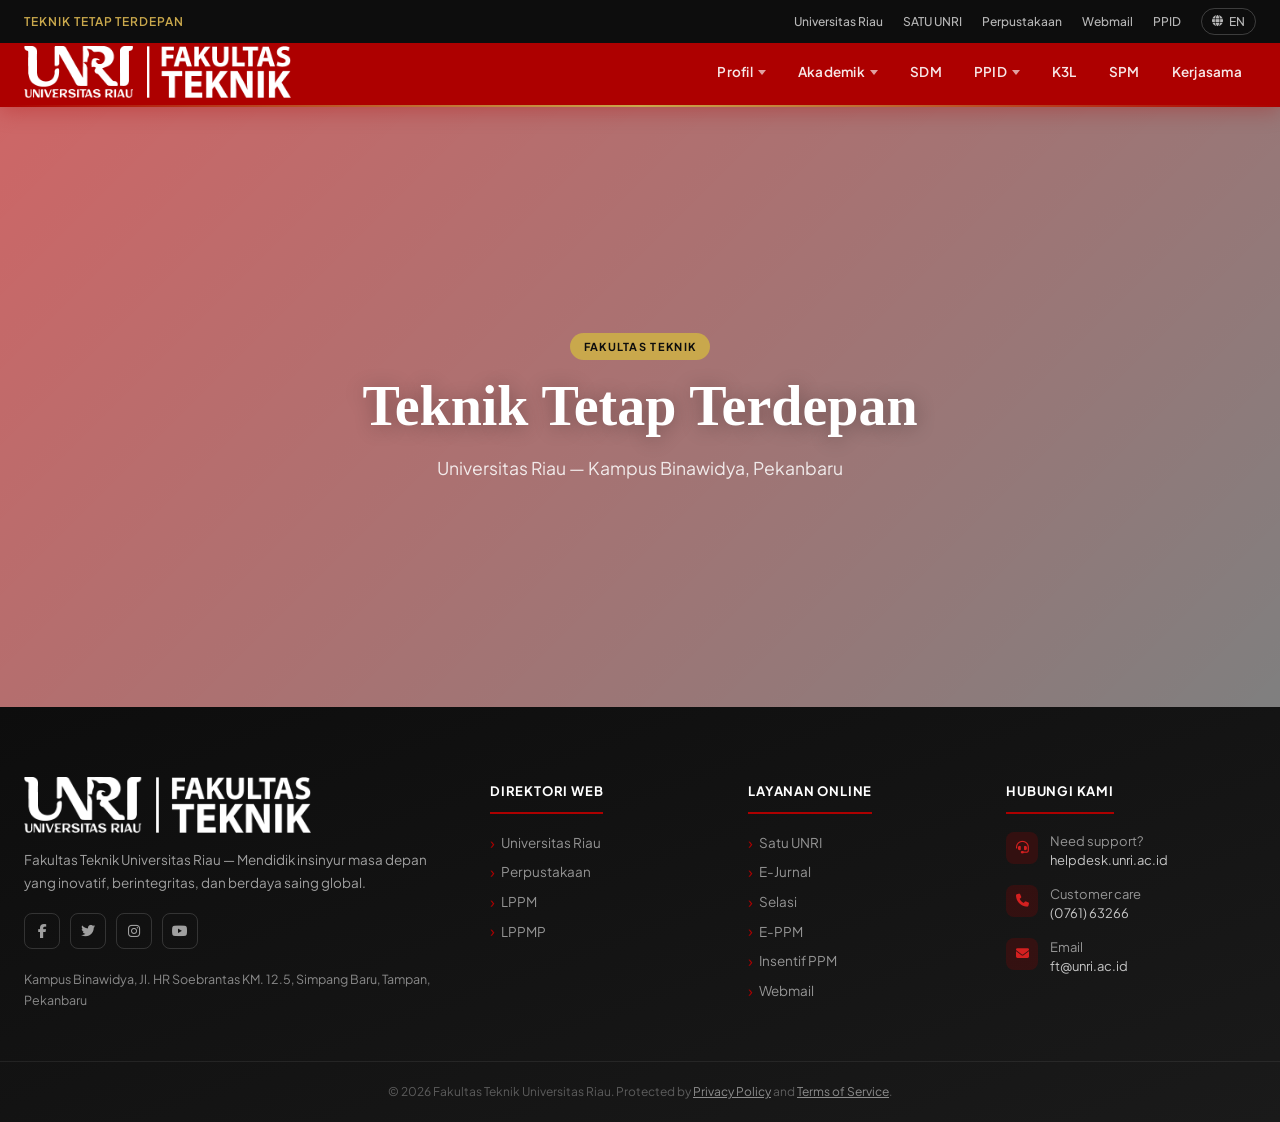
==== commit ad4eac02: "tambah html layanan dan kontak" ====
--- a/index.html
+++ b/index.html
@@ -291,7 +291,6 @@
     <footer class="footer">
         <div class="container">
             <div class="footer-grid">
-                <!-- Brand -->
                 <div class="footer-brand">
                     <img src="[data-uri]" alt="FT UNRI">
                     <p class="footer-desc">Fakultas Teknik Universitas Riau — Mendidik insinyur masa depan yang inovatif, berintegritas, dan berdaya saing global.</p>
@@ -314,5 +313,58 @@
                     </ul>
                 </div>
 
+                <div>
+                    <span class="footer-col-title">Layanan Online</span>
+                    <ul class="footer-links">
+                        <li><a href="https://satu.unri.ac.id/" target="_blank">Satu UNRI</a></li>
+                        <li><a href="#">E-Jurnal</a></li>
+                        <li><a href="https://selasi.unri.ac.id/" target="_blank">Selasi</a></li>
+                        <li><a href="#">E-PPM</a></li>
+                        <li><a href="#">Insentif PPM</a></li>
+                        <li><a href="#">Webmail</a></li>
+                    </ul>
+                </div>
+
+                <div>
+                    <span class="footer-col-title">Hubungi Kami</span>
+                    <div class="footer-contact-item">
+                        <div class="footer-contact-icon"><i class="fas fa-headset"></i></div>
+                        <div class="footer-contact-text">
+                            Need support?<br>
+                            <a href="https://helpdesk.unri.ac.id/" target="_blank">helpdesk.unri.ac.id</a>
+                        </div>
+                    </div>
+                    <div class="footer-contact-item">
+                        <div class="footer-contact-icon"><i class="fas fa-phone"></i></div>
+                        <div class="footer-contact-text">
+                            Customer care<br>
+                            <a href="tel:076163266">(0761) 63266</a>
+                        </div>
+                    </div>
+                    <div class="footer-contact-item">
+                        <div class="footer-contact-icon"><i class="fas fa-envelope"></i></div>
+                        <div class="footer-contact-text">
+                            Email<br>
+                            <a href="mailto:ft@unri.ac.id">ft@unri.ac.id</a>
+                        </div>
+                    </div>
+                </div>
+            </div>
+        </div>
+
+        <div class="footer-bottom">
+            <p>© 2026 Fakultas Teknik Universitas Riau. Protected by <a href="#">Privacy Policy</a> and <a href="#">Terms of Service</a>.</p>
+        </div>
+    </footer>
+
+    <button class="back-to-top" id="backToTop" aria-label="Kembali ke atas">
+        <i class="fas fa-arrow-up"></i>
+    </button>
+
+    <script src="script.js"></script>
+
+</body>
+</html>
+
    
 
--- a/style.css
+++ b/style.css
@@ -729,4 +729,198 @@
             transition: var(--transition);
         }
 
-        .mitra-item:hover img { filter: grayscale(0%); }+        .mitra-item:hover img { filter: grayscale(0%); }
+
+        .footer {
+            background: linear-gradient(160deg, #0d0d0d 0%, #1a1a1a 100%);
+            color: rgba(255,255,255,0.75);
+            padding: 70px 0 0;
+        }
+
+        .footer-grid {
+            display: grid;
+            grid-template-columns: 2fr 1fr 1fr 1.2fr;
+            gap: 50px;
+            margin-bottom: 50px;
+        }
+
+        .footer-brand img {
+            height: 56px;
+            width: auto;
+            margin-bottom: 16px;
+        }
+
+        .footer-desc {
+            font-size: 13.5px;
+            line-height: 1.7;
+            margin-bottom: 18px;
+            color: rgba(255,255,255,0.6);
+        }
+
+        .footer-socials {
+            display: flex;
+            gap: 10px;
+            margin-bottom: 20px;
+        }
+
+        .social-link {
+            width: 36px;
+            height: 36px;
+            border-radius: 8px;
+            border: 1px solid rgba(255,255,255,0.15);
+            display: flex;
+            align-items: center;
+            justify-content: center;
+            font-size: 14px;
+            color: rgba(255,255,255,0.6);
+            transition: var(--transition);
+        }
+
+        .social-link:hover {
+            background: var(--merah);
+            border-color: var(--merah);
+            color: var(--putih);
+            transform: translateY(-2px);
+        }
+
+        .footer-alamat {
+            font-size: 12.5px;
+            color: rgba(255,255,255,0.5);
+            line-height: 1.7;
+        }
+
+        .footer-col-title {
+            font-size: 13px;
+            font-weight: 700;
+            letter-spacing: 0.06em;
+            text-transform: uppercase;
+            color: var(--putih);
+            margin-bottom: 18px;
+            padding-bottom: 10px;
+            border-bottom: 2px solid var(--merah);
+            display: inline-block;
+        }
+
+        .footer-links li {
+            margin-bottom: 8px;
+        }
+
+        .footer-links a {
+            font-size: 13.5px;
+            color: rgba(255,255,255,0.55);
+            transition: var(--transition);
+            display: flex;
+            align-items: center;
+            gap: 6px;
+        }
+
+        .footer-links a::before {
+            content: '›';
+            color: var(--merah);
+            font-size: 16px;
+            line-height: 1;
+        }
+
+        .footer-links a:hover {
+            color: var(--putih);
+            padding-left: 4px;
+        }
+
+        .footer-contact-item {
+            display: flex;
+            align-items: flex-start;
+            gap: 12px;
+            margin-bottom: 14px;
+        }
+
+        .footer-contact-icon {
+            width: 32px;
+            height: 32px;
+            border-radius: 8px;
+            background: rgba(173,0,0,0.2);
+            display: flex;
+            align-items: center;
+            justify-content: center;
+            flex-shrink: 0;
+            font-size: 13px;
+            color: var(--merah-muda);
+        }
+
+        .footer-contact-text {
+            font-size: 13px;
+            color: rgba(255,255,255,0.55);
+            line-height: 1.5;
+        }
+
+        .footer-contact-text a {
+            color: rgba(255,255,255,0.75);
+            transition: var(--transition);
+        }
+
+        .footer-contact-text a:hover { color: var(--emas); }
+
+        .footer-bottom {
+            border-top: 1px solid rgba(255,255,255,0.07);
+            padding: 20px 0;
+            text-align: center;
+        }
+
+        .footer-bottom p {
+            font-size: 12px;
+            color: rgba(255,255,255,0.3);
+        }
+
+        .footer-bottom a {
+            color: rgba(255,255,255,0.5);
+            text-decoration: underline;
+        }
+
+        .back-to-top {
+            position: fixed;
+            bottom: 28px;
+            right: 28px;
+            width: 44px;
+            height: 44px;
+            border-radius: 12px;
+            background: var(--merah);
+            color: var(--putih);
+            display: flex;
+            align-items: center;
+            justify-content: center;
+            font-size: 16px;
+            cursor: pointer;
+            box-shadow: 0 4px 20px rgba(173,0,0,0.4);
+            transition: var(--transition);
+            opacity: 0;
+            visibility: hidden;
+            z-index: 998;
+            border: none;
+        }
+
+        .back-to-top.visible {
+            opacity: 1;
+            visibility: visible;
+        }
+
+        .back-to-top:hover {
+            background: var(--merah-gelap);
+            transform: translateY(-3px);
+        }
+        
+        .fade-up {
+            opacity: 0;
+            transform: translateY(30px);
+            transition: opacity 0.6s ease, transform 0.6s ease;
+        }
+
+        .fade-up.visible {
+            opacity: 1;
+            transform: translateY(0);
+        }
+
+        .fade-up:nth-child(1) { transition-delay: 0.05s; }
+        .fade-up:nth-child(2) { transition-delay: 0.12s; }
+        .fade-up:nth-child(3) { transition-delay: 0.19s; }
+        .fade-up:nth-child(4) { transition-delay: 0.26s; }
+        .fade-up:nth-child(5) { transition-delay: 0.33s; }
+        .fade-up:nth-child(6) { transition-delay: 0.40s; }
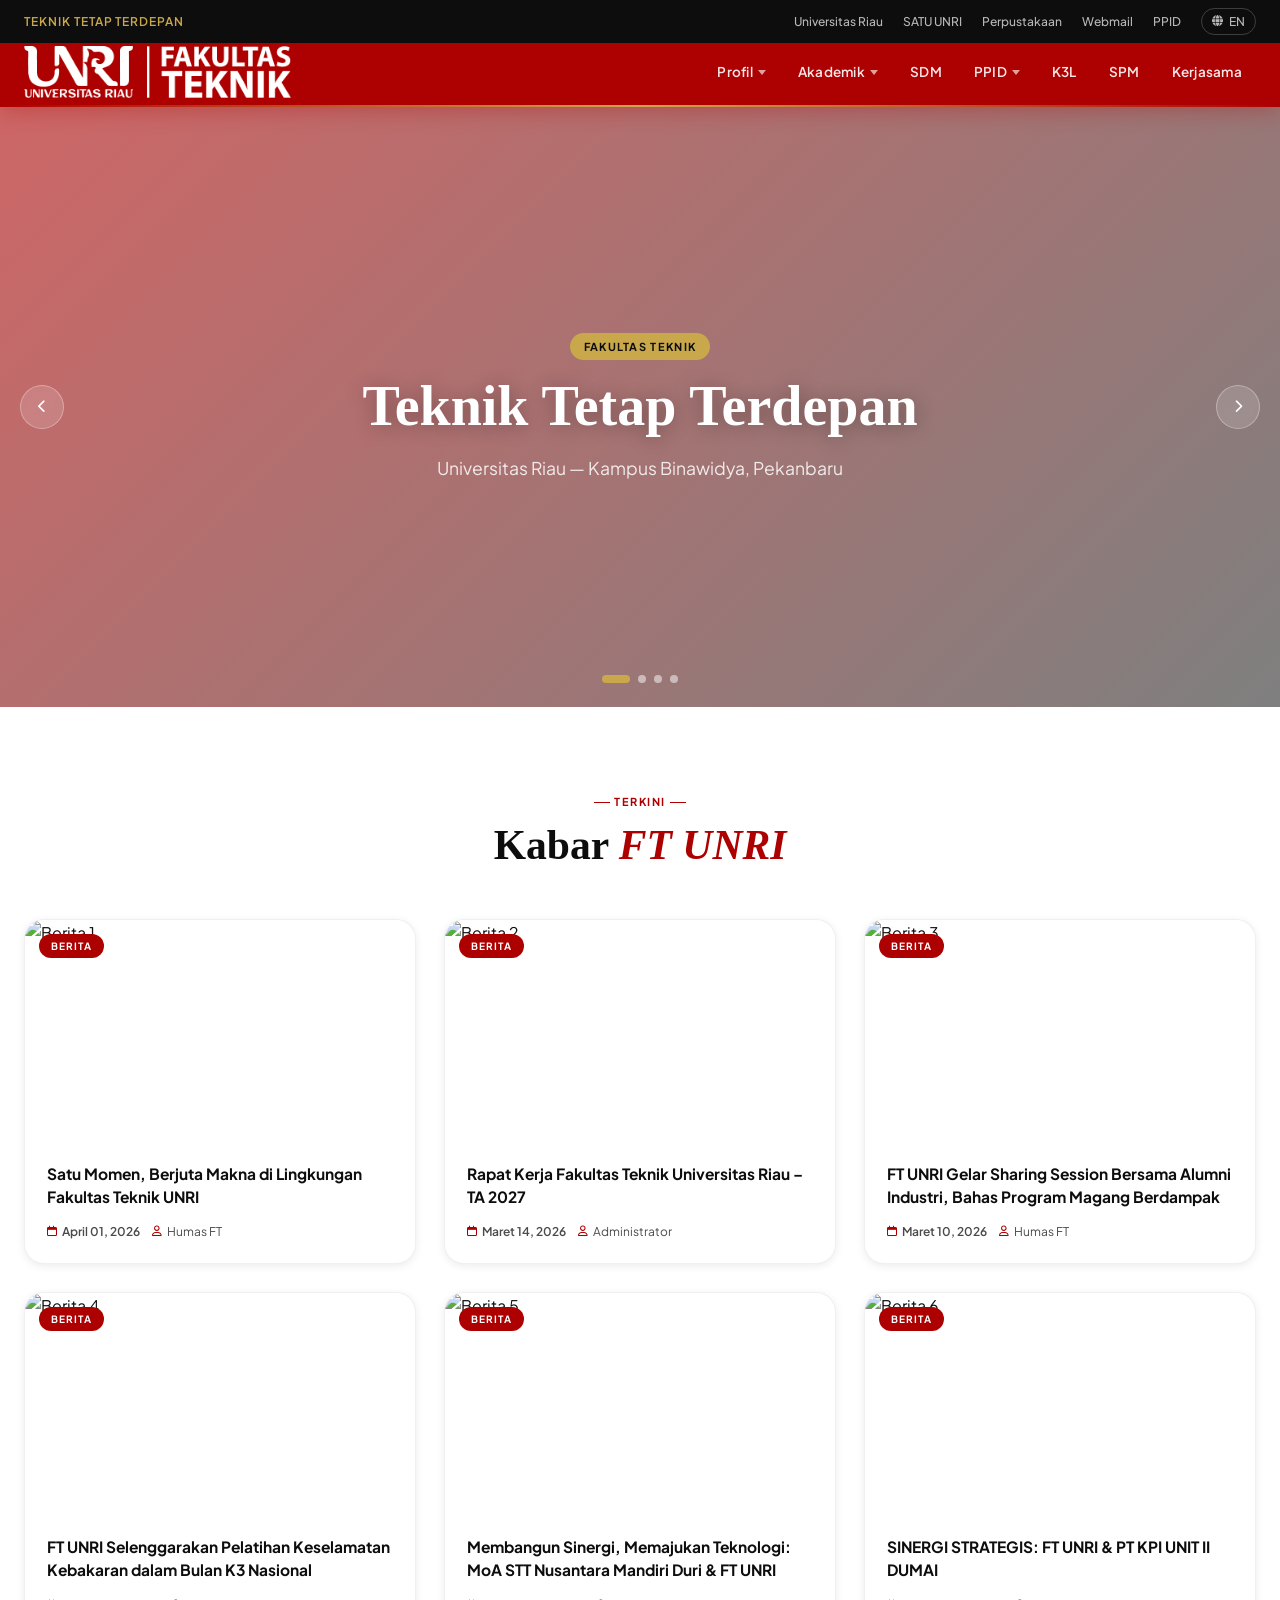
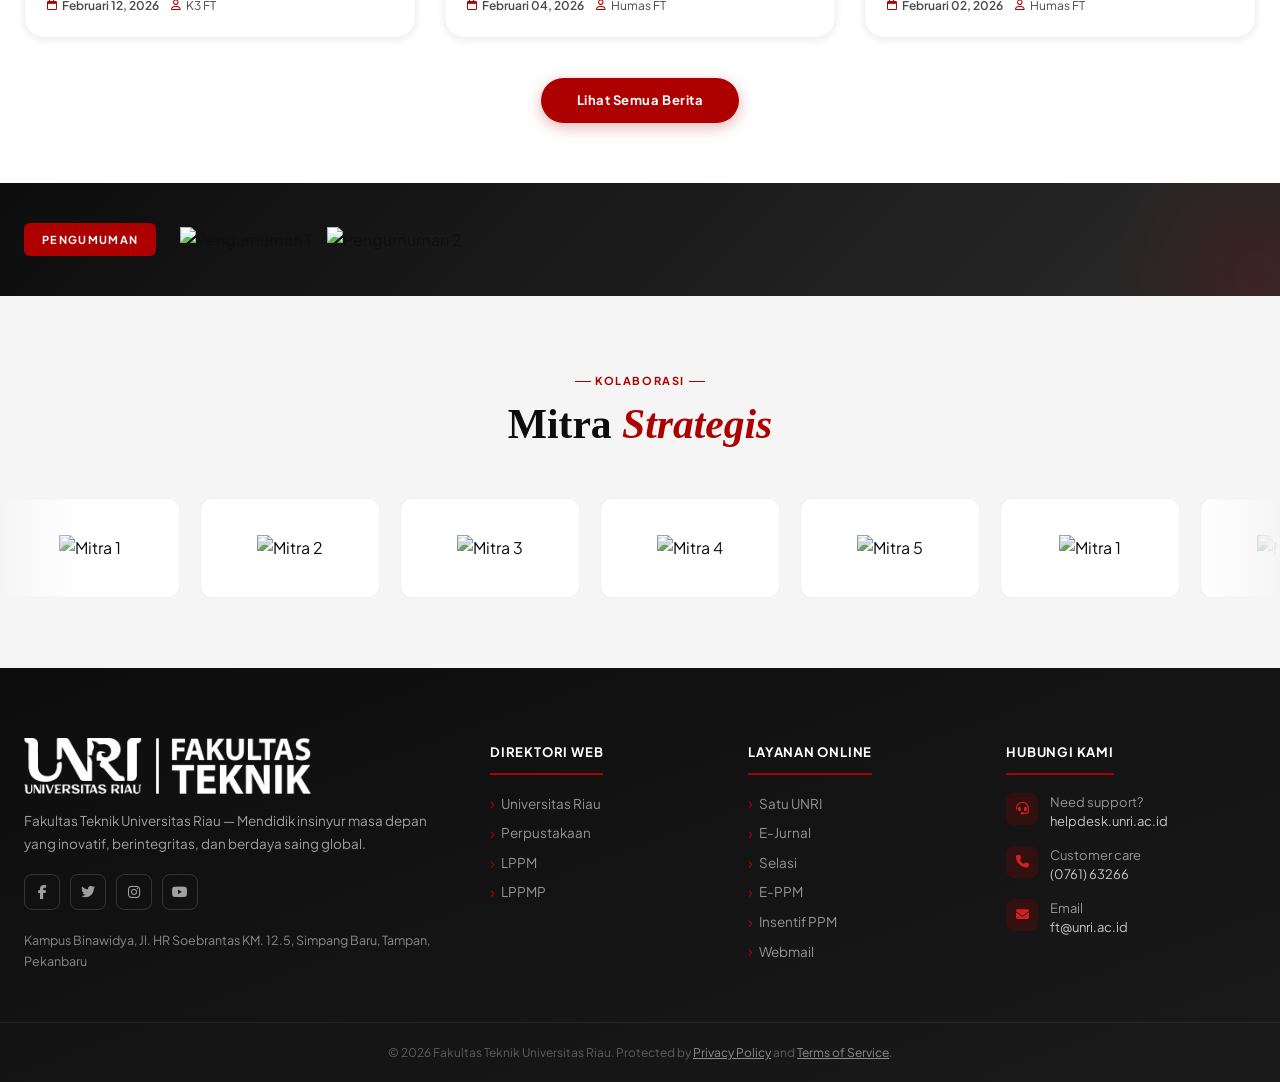
==== commit 6caad980: "update html" ====
--- a/index.html
+++ b/index.html
@@ -8,7 +8,6 @@
     <meta name="viewport" content="width=device-width, initial-scale=1, shrink-to-fit=no">
     <meta name="description" content="Fakultas Teknik Universitas Riau - Teknik Tetap Terdepan">
 
-    
     <link rel="preconnect" href="https://fonts.googleapis.com" crossorigin>
     <link rel="preconnect" href="https://fonts.gstatic.com" crossorigin>
     <link href="https://fonts.googleapis.com/css2?family=Plus+Jakarta+Sans:wght@400;500;600;700;800&family=DM+Serif+Display:ital@0;1&display=swap" rel="stylesheet">
@@ -17,7 +16,6 @@
 </head>
 
 <body>
-
 
     <div class="topbar">
         <div class="topbar-inner">
@@ -78,7 +76,6 @@
                 <li class="nav-item">
                     <a href="https://ft.unri.ac.id/id/dosen" class="nav-link">SDM</a>
                 </li>
-
                 <li class="nav-item has-dropdown">
                     <span class="nav-link">PPID</span>
                     <div class="dropdown-menu">
@@ -153,6 +150,21 @@
                 </div>
             </div>
 
+            <button class="slider-arrow slider-prev" id="sliderPrev">
+                <i class="fa-solid fa-chevron-left"></i>
+            </button>
+            <button class="slider-arrow slider-next" id="sliderNext">
+                <i class="fa-solid fa-chevron-right"></i>
+            </button>
+
+            <div class="slider-dots" id="sliderDots">
+                <button class="dot active" data-index="0"></button>
+                <button class="dot" data-index="1"></button>
+                <button class="dot" data-index="2"></button>
+                <button class="dot" data-index="3"></button>
+            </div>
+        </div>
+
         <section class="section-berita">
             <div class="container">
                 <div class="section-header">
@@ -276,7 +288,6 @@
                     <div class="mitra-item"><img src="https://cms.unri.ac.id/uploaded_images/6zMMtVcMwhVRi61ugxroWIGkKVO6MA9W85q7f5sR.png" alt="Mitra 3"></div>
                     <div class="mitra-item"><img src="https://cms.unri.ac.id/uploaded_images/A605yzI1dAKL6CLQp09PNypU4vj4Z5wanSmXxAfl.png" alt="Mitra 4"></div>
                     <div class="mitra-item"><img src="https://cms.unri.ac.id/uploaded_images/mBi35Dhy2MgKVFMb1b6FpZSkBycT1ELppImbLZ2w.png" alt="Mitra 5"></div>
-                    <!-- Duplicate for infinite loop -->
                     <div class="mitra-item"><img src="https://cms.unri.ac.id/uploaded_images/Q58xSYWTHIlcPybI0dL2CSlfCIwOMY33zXqNFejL.png" alt="Mitra 1"></div>
                     <div class="mitra-item"><img src="https://cms.unri.ac.id/uploaded_images/efazyUV26KHuawBEms1sdgIvdqgTvFEkmCiv2w02.png" alt="Mitra 2"></div>
                     <div class="mitra-item"><img src="https://cms.unri.ac.id/uploaded_images/6zMMtVcMwhVRi61ugxroWIGkKVO6MA9W85q7f5sR.png" alt="Mitra 3"></div>
@@ -286,7 +297,7 @@
             </div>
         </section>
 
-        </main>
+    </main>
 
     <footer class="footer">
         <div class="container">
@@ -364,7 +375,4 @@
     <script src="script.js"></script>
 
 </body>
-</html>
-
-   
-
+</html>
--- a/style.css
+++ b/style.css
@@ -924,3 +924,100 @@
         .fade-up:nth-child(4) { transition-delay: 0.26s; }
         .fade-up:nth-child(5) { transition-delay: 0.33s; }
         .fade-up:nth-child(6) { transition-delay: 0.40s; }
+
+        @media (max-width: 1024px) {
+            .berita-grid {
+                grid-template-columns: repeat(2, 1fr);
+            }
+
+            .footer-grid {
+                grid-template-columns: repeat(2, 1fr);
+                gap: 36px;
+            }
+
+            .topbar-links .hide-mobile {
+                display: none;
+            }
+        }
+
+        @media (max-width: 768px) {
+            .topbar-links { display: none; }
+
+            .navbar-menu {
+                display: none;
+                position: fixed;
+                top: 107px;
+                left: 0;
+                right: 0;
+                background: var(--hitam);
+                flex-direction: column;
+                padding: 16px;
+                gap: 4px;
+                max-height: calc(100vh - 107px);
+                overflow-y: auto;
+            }
+
+            .navbar-menu.open { display: flex; }
+
+            .navbar-toggler { display: flex; }
+
+            .nav-item { width: 100%; }
+
+            .nav-link {
+                width: 100%;
+                justify-content: space-between;
+                padding: 12px 16px;
+                border-radius: 8px;
+            }
+
+            .dropdown-menu {
+                position: static;
+                opacity: 1;
+                visibility: visible;
+                transform: none;
+                box-shadow: none;
+                background: rgba(255,255,255,0.05);
+                margin-top: 4px;
+                display: none;
+                border: none;
+                border-radius: 8px;
+            }
+
+            .nav-item.open .dropdown-menu { display: block; }
+
+            .dropdown-item a {
+                color: rgba(255,255,255,0.7);
+                font-size: 13px;
+            }
+
+            .dropdown-item a:hover {
+                color: var(--emas);
+                background: rgba(255,255,255,0.05);
+            }
+
+            .hero-slider {
+                height: 420px;
+                margin-top: 107px;
+            }
+
+            .berita-grid {
+                grid-template-columns: 1fr;
+            }
+
+            .footer-grid {
+                grid-template-columns: 1fr;
+                gap: 32px;
+            }
+
+            .mitra-item { width: 140px; height: 80px; }
+
+            .pengumuman-inner {
+                flex-direction: column;
+                align-items: flex-start;
+            }
+        }
+        
+        @keyframes shimmer {
+            0% { background-position: -1000px 0; }
+            100% { background-position: 1000px 0; }
+        }
